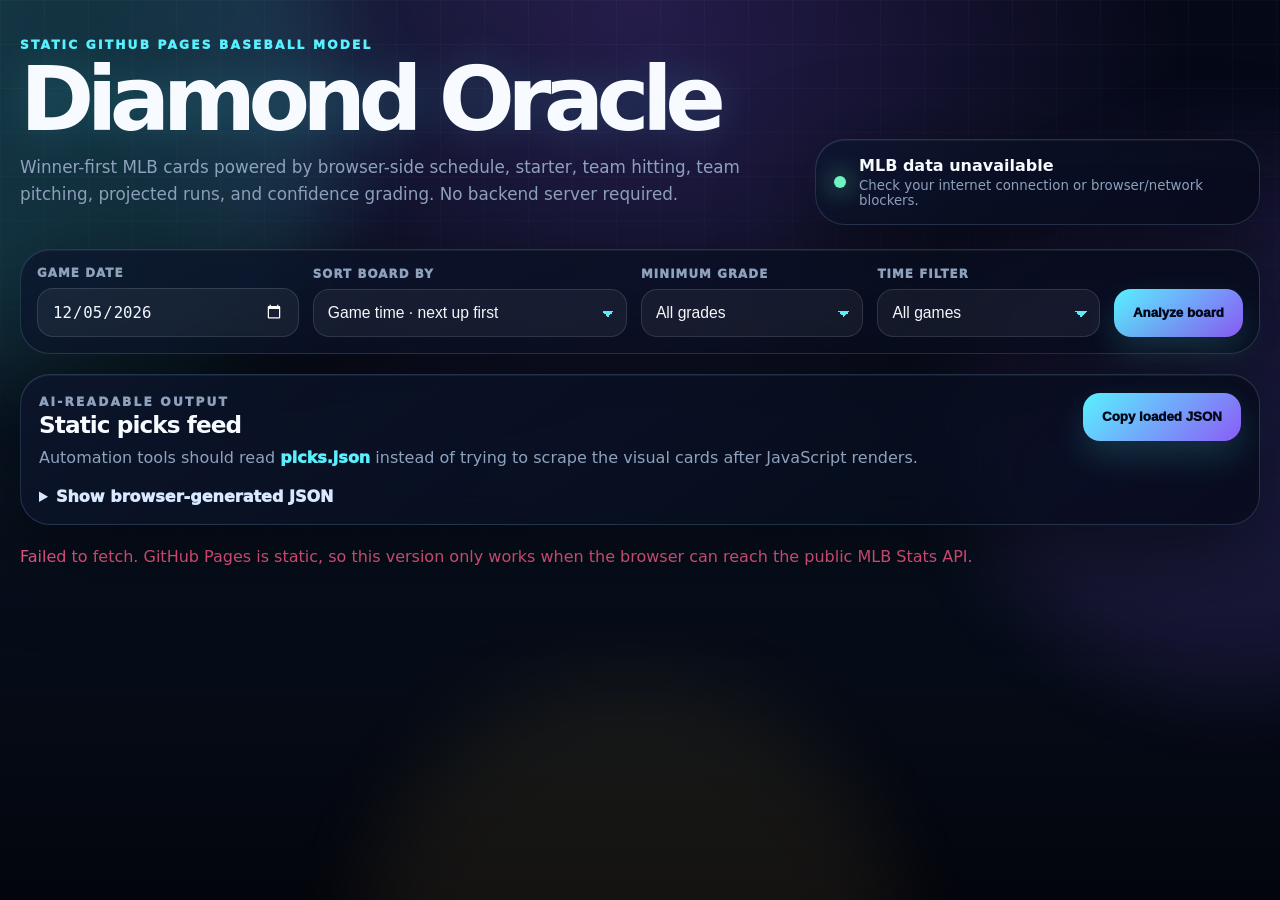
==== index.html @ cdf3b62c "Add files via upload" ====
<!doctype html>
<html lang="en">
<head>
  <meta charset="utf-8" />
  <meta name="viewport" content="width=device-width, initial-scale=1" />
  <title>Diamond Oracle | Static Baseball Winner Model</title>
  <link rel="stylesheet" href="styles.css" />
</head>
<body>
  <div class="ambient ambient-one"></div>
  <div class="ambient ambient-two"></div>
  <div class="ambient ambient-three"></div>

  <div class="shell">
    <header class="hero">
      <div>
        <p class="eyebrow">Static GitHub Pages baseball model</p>
        <h1>Diamond Oracle</h1>
        <p class="subhead">Winner-first MLB cards powered by browser-side schedule, starter, team hitting, team pitching, projected runs, and confidence grading. No backend server required.</p>
      </div>
      <div class="status-card" aria-live="polite">
        <span class="dot"></span>
        <div>
          <strong id="dataMode">Static mode ready</strong>
          <small id="dataCount">Uses public MLB data directly in the browser.</small>
        </div>
      </div>
    </header>

    <section class="controls glass" aria-label="Board controls">
      <label>
        Game date
        <input id="dateInput" type="date" />
      </label>

      <label>
        Sort board by
        <select id="sortSelect">
          <option value="timeAsc">Game time · next up first</option>
          <option value="gradeDesc">Letter grade · best picks first</option>
          <option value="confidenceDesc">Confidence score</option>
          <option value="runEdgeDesc">Projected run edge</option>
        </select>
      </label>

      <label>
        Minimum grade
        <select id="gradeFilter">
          <option value="ALL">All grades</option>
          <option value="A">A or better</option>
          <option value="B+">B+ or better</option>
          <option value="B">B or better</option>
          <option value="C">C or better</option>
        </select>
      </label>

      <label>
        Time filter
        <select id="timeFilter">
          <option value="ALL">All games</option>
          <option value="UPCOMING">Upcoming only</option>
          <option value="LIVE">Live / in progress</option>
          <option value="FINAL">Final / completed</option>
          <option value="TBD">Time TBD</option>
        </select>
      </label>

      <button id="loadBtn">Analyze board</button>
    </section>


    <section class="ai-feed glass" aria-label="AI readable picks feed">
      <div>
        <p class="eyebrow">AI-readable output</p>
        <h2>Static picks feed</h2>
        <p>Automation tools should read <a href="picks.json" id="jsonFeedLink">picks.json</a> instead of trying to scrape the visual cards after JavaScript renders.</p>
      </div>
      <div class="ai-actions">
        <button id="copyJsonBtn" type="button">Copy loaded JSON</button>
      </div>
      <details class="json-details">
        <summary>Show browser-generated JSON</summary>
        <pre id="aiReadableJson">{
  "status": "waiting_for_board_to_load"
}</pre>
      </details>
      <script id="diamondOracleData" type="application/json">{"status":"waiting_for_board_to_load"}</script>
    </section>

    <main>
      <div id="summary" class="summary"></div>
      <div id="boardGrid" class="grid"></div>
    </main>
  </div>

  <template id="gameCardTemplate">
    <article class="game-card glass">
      <div class="card-glow"></div>
      <div class="game-top">
        <div>
          <div class="chip-row">
            <span class="tag game-status"></span>
            <span class="tag tag-ghost game-time-chip"></span>
          </div>
          <h2 class="matchup"></h2>
          <p class="venue"></p>
        </div>
        <div class="confidence"></div>
      </div>

      <section class="winner-panel">
        <div>
          <span class="winner-label">Predicted winner</span>
          <h3 class="winner"></h3>
          <p class="primary-reason"></p>
        </div>
        <div class="win-prob">
          <span class="win-prob-value"></span>
          <small>model win chance</small>
          <div class="prob-track"><i></i></div>
        </div>
      </section>

      <div class="quick-factors">
        <div class="factor pitcher-factor"></div>
        <div class="factor run-factor"></div>
        <div class="factor form-factor"></div>
      </div>

      <details>
        <summary>Why this pick?</summary>
        <div class="details-grid">
          <div>
            <h4 class="away-title"></h4>
            <ul class="away-reasons"></ul>
          </div>
          <div>
            <h4 class="home-title"></h4>
            <ul class="home-reasons"></ul>
          </div>
        </div>
      </details>
    </article>
  </template>

  <script src="app.js"></script>
</body>
</html>
---- styles.css ----
:root {
  --bg: #050816;
  --bg-2: #08111f;
  --panel: rgba(9, 16, 33, 0.76);
  --panel-2: rgba(17, 27, 51, 0.72);
  --line: rgba(145, 214, 255, 0.18);
  --line-hot: rgba(89, 241, 255, 0.42);
  --text: #f7fbff;
  --muted: #8fa2bd;
  --soft: #d8e8ff;
  --accent: #59f1ff;
  --accent-2: #8b5cf6;
  --accent-3: #f7c948;
  --good: #6df5c2;
  --warn: #f7c948;
  --bad: #ff5d8f;
  --shadow: 0 24px 90px rgba(0, 0, 0, 0.52);
  --radius-xl: 30px;
}

* { box-sizing: border-box; }
html, body { min-height: 100%; }
body {
  margin: 0;
  font-family: Inter, ui-sans-serif, system-ui, -apple-system, BlinkMacSystemFont, "Segoe UI", sans-serif;
  background:
    linear-gradient(140deg, rgba(89, 241, 255, 0.07), transparent 28%),
    radial-gradient(circle at 50% 0%, rgba(139, 92, 246, 0.24), transparent 34rem),
    linear-gradient(180deg, var(--bg), var(--bg-2) 54%, #03050d);
  color: var(--text);
  overflow-x: hidden;
}

body::before {
  content: '';
  position: fixed;
  inset: 0;
  pointer-events: none;
  background-image:
    linear-gradient(rgba(255,255,255,0.035) 1px, transparent 1px),
    linear-gradient(90deg, rgba(255,255,255,0.035) 1px, transparent 1px);
  background-size: 44px 44px;
  mask-image: linear-gradient(to bottom, rgba(0,0,0,0.75), transparent 76%);
}

.ambient {
  position: fixed;
  width: 34rem;
  height: 34rem;
  border-radius: 999px;
  filter: blur(44px);
  opacity: .42;
  pointer-events: none;
  animation: drift 15s ease-in-out infinite alternate;
}
.ambient-one { background: rgba(89, 241, 255, .32); left: -12rem; top: -10rem; }
.ambient-two { background: rgba(139, 92, 246, .32); right: -14rem; top: 9rem; animation-delay: -5s; }
.ambient-three { background: rgba(247, 201, 72, .18); left: 28%; bottom: -20rem; animation-delay: -9s; }

.shell { width: min(1240px, calc(100vw - 32px)); margin: 0 auto; padding: 38px 0 64px; position: relative; }
.hero { display: flex; justify-content: space-between; align-items: flex-end; gap: 24px; margin-bottom: 24px; }
.eyebrow { color: var(--accent); text-transform: uppercase; letter-spacing: .18em; font-size: .76rem; font-weight: 950; margin: 0 0 10px; }
h1 { font-size: clamp(2.8rem, 7vw, 6.8rem); line-height: .84; margin: 0; letter-spacing: -.085em; text-shadow: 0 0 44px rgba(89, 241, 255, .18); }
.subhead { max-width: 820px; color: var(--muted); font-size: 1.05rem; line-height: 1.6; }

.glass, .status-card {
  background: linear-gradient(145deg, rgba(13, 21, 43, .80), rgba(4, 8, 19, .72));
  border: 1px solid var(--line);
  box-shadow: var(--shadow), inset 0 1px 0 rgba(255,255,255,.06);
  backdrop-filter: blur(18px) saturate(130%);
  border-radius: var(--radius-xl);
}
.status-card { display: flex; align-items: center; gap: 13px; padding: 16px 18px; min-width: 300px; }
.status-card small { color: var(--muted); display: block; margin-top: 3px; }
.dot { width: 12px; height: 12px; border-radius: 999px; background: var(--good); box-shadow: 0 0 24px var(--good); flex: 0 0 auto; animation: pulse 1.9s ease-in-out infinite; }

.controls {
  display: grid;
  grid-template-columns: minmax(180px, 1fr) minmax(220px, 1.2fr) minmax(170px, .85fr) minmax(170px, .85fr) auto;
  gap: 14px;
  padding: 16px;
  align-items: end;
  margin-bottom: 20px;
}
label { color: var(--muted); font-size: .74rem; font-weight: 950; text-transform: uppercase; letter-spacing: .09em; }
input, select {
  appearance: none;
  margin-top: 8px;
  width: 100%;
  padding: 13px 14px;
  min-height: 48px;
  border-radius: 16px;
  background: rgba(255,255,255,0.055);
  border: 1px solid rgba(255,255,255,0.12);
  color: var(--text);
  font-size: .98rem;
  outline: none;
  color-scheme: dark;
  transition: border-color .2s ease, box-shadow .2s ease, transform .2s ease;
}
select { cursor: pointer; background-image: linear-gradient(45deg, transparent 50%, var(--accent) 50%), linear-gradient(135deg, var(--accent) 50%, transparent 50%); background-position: calc(100% - 18px) 21px, calc(100% - 12px) 21px; background-size: 6px 6px; background-repeat: no-repeat; padding-right: 34px; }
input:focus, select:focus { border-color: var(--line-hot); box-shadow: 0 0 0 4px rgba(89,241,255,0.10); transform: translateY(-1px); }
button { border: 0; border-radius: 17px; padding: 14px 19px; min-height: 48px; font-weight: 950; background: linear-gradient(135deg, var(--accent), var(--accent-2)); color: #020817; cursor: pointer; box-shadow: 0 15px 34px rgba(89, 241, 255, .16); transition: transform .2s ease, filter .2s ease, box-shadow .2s ease; }
button:hover { transform: translateY(-2px); filter: brightness(1.08); box-shadow: 0 20px 44px rgba(89, 241, 255, .22); }
button:disabled { opacity: .55; cursor: wait; transform: none; }


.ai-feed {
  display: grid;
  grid-template-columns: minmax(0, 1fr) auto;
  gap: 16px;
  align-items: start;
  padding: 18px;
  margin-bottom: 20px;
}
.ai-feed h2 {
  margin: 0 0 8px;
  font-size: 1.45rem;
  letter-spacing: -.04em;
}
.ai-feed p {
  margin: 0;
  color: var(--muted);
  line-height: 1.55;
}
.ai-feed a {
  color: var(--accent);
  font-weight: 950;
  text-decoration: none;
}
.ai-feed a:hover { text-decoration: underline; }
.ai-actions {
  display: flex;
  justify-content: flex-end;
}
.json-details {
  grid-column: 1 / -1;
  margin-top: 0;
}
.json-details pre {
  max-height: 320px;
  overflow: auto;
  margin: 12px 0 0;
  padding: 14px;
  border-radius: 18px;
  background: rgba(0, 0, 0, 0.34);
  border: 1px solid rgba(255, 255, 255, 0.10);
  color: var(--soft);
  white-space: pre-wrap;
  word-break: break-word;
  font-size: .82rem;
  line-height: 1.5;
}

.summary { color: var(--muted); line-height: 1.55; margin: 18px 0; }
.summary-grid { display: grid; grid-template-columns: repeat(4, minmax(120px, 1fr)); gap: 12px; margin-bottom: 12px; }
.summary-grid div { padding: 15px 16px; background: rgba(255,255,255,.045); border: 1px solid rgba(255,255,255,.08); border-radius: 22px; }
.summary-grid strong { display: block; color: var(--text); font-size: 1.55rem; letter-spacing: -.05em; }
.summary-grid span { font-size: .78rem; text-transform: uppercase; font-weight: 850; letter-spacing: .08em; }
.summary-note { font-size: .92rem; color: #b6c5dc; }
.error { color: var(--bad); }
.loading-line { height: 88px; border-radius: 24px; background: linear-gradient(100deg, rgba(255,255,255,.05), rgba(89,241,255,.14), rgba(255,255,255,.05)); background-size: 220% 100%; animation: sheen 1.2s linear infinite; }

.grid { display: grid; grid-template-columns: repeat(auto-fit, minmax(360px, 1fr)); gap: 18px; }
.game-card { padding: 18px; position: relative; overflow: hidden; animation: riseIn .55s ease both; animation-delay: var(--reveal-delay, 0ms); transition: transform .24s ease, border-color .24s ease, box-shadow .24s ease; }
.game-card:hover { transform: translateY(-5px); border-color: rgba(89, 241, 255, .34); box-shadow: 0 30px 100px rgba(0,0,0,.58), 0 0 0 1px rgba(89,241,255,.09); }
.card-glow { position: absolute; inset: -2px; pointer-events: none; background: radial-gradient(circle at top right, rgba(89,241,255,0.18), transparent 19rem), radial-gradient(circle at bottom left, rgba(139,92,246,0.14), transparent 16rem); opacity: .95; }
.game-card > *:not(.card-glow) { position: relative; }
.game-top { display: flex; justify-content: space-between; gap: 16px; align-items: flex-start; margin-bottom: 14px; }
.chip-row { display: flex; flex-wrap: wrap; gap: 8px; }
.tag { display: inline-flex; align-items: center; color: #04101d; background: linear-gradient(135deg, var(--accent), var(--good)); border-radius: 999px; padding: 5px 10px; font-size: .66rem; letter-spacing: .1em; text-transform: uppercase; font-weight: 950; }
.tag-ghost { color: var(--soft); background: rgba(255,255,255,.07); border: 1px solid rgba(255,255,255,.10); }
.matchup { margin: 11px 0 5px; font-size: 1.55rem; line-height: 1; letter-spacing: -.045em; }
.venue { margin: 0; color: var(--muted); }
.confidence { color: var(--accent-3); font-size: 1.7rem; font-weight: 950; text-align: right; min-width: 82px; text-shadow: 0 0 22px rgba(247, 201, 72, .16); }
.confidence small { display: block; color: var(--muted); font-size: .74rem; font-weight: 800; margin-top: 4px; }

.winner-panel {
  display: flex;
  justify-content: space-between;
  align-items: center;
  gap: 18px;
  background: linear-gradient(135deg, rgba(89,241,255,0.13), rgba(139,92,246,0.15));
  border: 1px solid rgba(255,255,255,0.10);
  border-radius: 24px;
  padding: 18px;
  margin: 14px 0;
}
.winner-label { display: block; color: var(--accent); font-size: .71rem; font-weight: 950; text-transform: uppercase; letter-spacing: .13em; margin-bottom: 7px; }
.winner { margin: 0; font-size: clamp(1.85rem, 4vw, 3.15rem); letter-spacing: -.075em; line-height: .9; }
.primary-reason { color: var(--soft); margin: 10px 0 0; line-height: 1.45; max-width: 620px; }
.win-prob { min-width: 132px; text-align: center; padding: 14px; border-radius: 22px; background: rgba(0,0,0,0.24); border: 1px solid rgba(255,255,255,0.10); }
.win-prob span { display: block; font-size: 2rem; font-weight: 950; color: var(--good); letter-spacing: -.06em; }
.win-prob small { color: var(--muted); font-weight: 800; text-transform: uppercase; font-size: .66rem; letter-spacing: .08em; }
.prob-track { margin-top: 11px; height: 7px; overflow: hidden; border-radius: 999px; background: rgba(255,255,255,.09); }
.prob-track i { display: block; height: 100%; border-radius: inherit; width: 0; background: linear-gradient(90deg, var(--accent), var(--good)); box-shadow: 0 0 16px rgba(109,245,194,.35); transition: width .55s ease; }

.quick-factors { display: grid; grid-template-columns: 1fr; gap: 10px; margin: 14px 0; }
.factor { background: rgba(255,255,255,0.052); border: 1px solid rgba(255,255,255,0.09); border-radius: 18px; padding: 12px 14px; transition: transform .2s ease, background .2s ease; }
.factor:hover { transform: translateX(3px); background: rgba(255,255,255,0.072); }
.factor span { display: block; color: var(--muted); text-transform: uppercase; letter-spacing: .08em; font-size: .67rem; font-weight: 900; margin-bottom: 5px; }
.factor strong { color: var(--text); font-size: .98rem; line-height: 1.35; }

.grade-a-plus, .grade-a { border-color: rgba(247, 201, 72, .34); }
.grade-b-plus, .grade-b { border-color: rgba(109, 245, 194, .24); }
.grade-c, .grade-c-plus { border-color: rgba(89, 241, 255, .18); }

details { margin-top: 12px; color: var(--muted); }
summary { cursor: pointer; color: var(--soft); font-weight: 950; outline: none; }
summary:hover { color: var(--accent); }
.details-grid { display: grid; grid-template-columns: 1fr 1fr; gap: 16px; margin-top: 12px; }
h4 { color: var(--accent); margin: 0 0 8px; }
ul { padding-left: 18px; margin: 0; }
li { margin: 0 0 8px; line-height: 1.45; }
.empty-state { grid-column: 1 / -1; padding: 28px; text-align: center; }
.empty-state strong { display: block; font-size: 1.4rem; margin-bottom: 5px; }
.empty-state span { color: var(--muted); }

@keyframes drift {
  from { transform: translate3d(0, 0, 0) scale(1); }
  to { transform: translate3d(28px, 34px, 0) scale(1.08); }
}
@keyframes pulse {
  0%, 100% { transform: scale(1); opacity: .7; }
  50% { transform: scale(1.35); opacity: 1; }
}
@keyframes riseIn {
  from { opacity: 0; transform: translateY(18px) scale(.985); }
  to { opacity: 1; transform: translateY(0) scale(1); }
}
@keyframes sheen {
  from { background-position: 220% 0; }
  to { background-position: -220% 0; }
}

@media (max-width: 980px) {
  .controls { grid-template-columns: 1fr 1fr; }
  .summary-grid { grid-template-columns: repeat(2, minmax(120px, 1fr)); }
}

@media (max-width: 760px) {
  .ai-feed { grid-template-columns: 1fr; }
  .ai-actions { justify-content: stretch; }
  .ai-actions button { width: 100%; }
  .hero { flex-direction: column; align-items: stretch; }
  .status-card { min-width: 0; }
  .controls { width: 100%; grid-template-columns: 1fr; }
  .grid { grid-template-columns: 1fr; }
  .winner-panel { flex-direction: column; align-items: stretch; }
  .win-prob { text-align: left; }
  .details-grid { grid-template-columns: 1fr; }
  .summary-grid { grid-template-columns: 1fr; }
}

@media (prefers-reduced-motion: reduce) {
  *, *::before, *::after { animation-duration: .001ms !important; animation-iteration-count: 1 !important; scroll-behavior: auto !important; transition-duration: .001ms !important; }
}
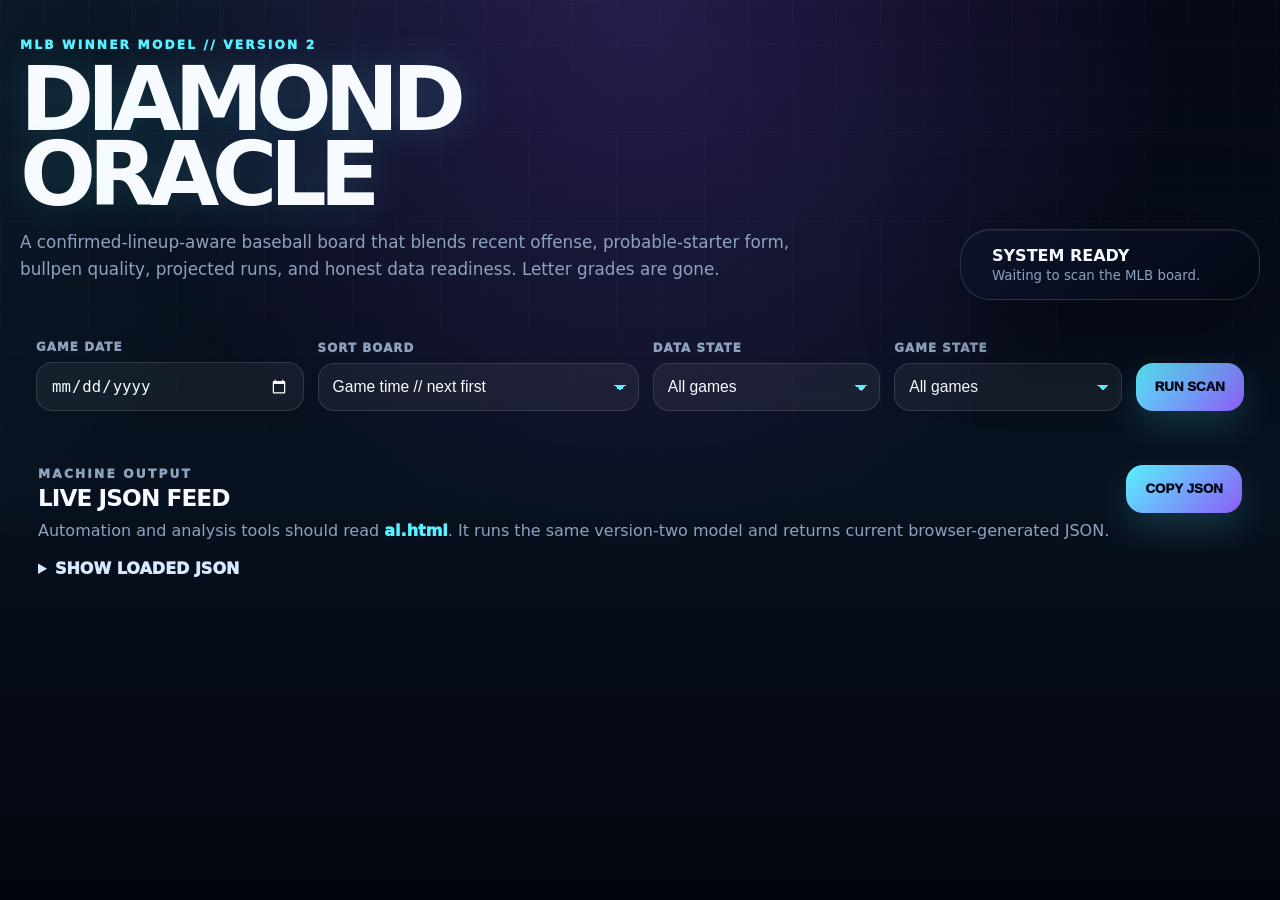
==== commit 1c7a369c: "Update index.html" ====
--- a/index.html
+++ b/index.html
@@ -3,88 +3,88 @@
 <head>
   <meta charset="utf-8" />
   <meta name="viewport" content="width=device-width, initial-scale=1" />
-  <title>Diamond Oracle | Static Baseball Winner Model</title>
+  <meta name="theme-color" content="#152c98" />
+  <title>Diamond Oracle // MLB Winner Model</title>
+  <link rel="preconnect" href="https://fonts.googleapis.com">
+  <link rel="preconnect" href="https://fonts.gstatic.com" crossorigin>
+  <link href="https://fonts.googleapis.com/css2?family=Press+Start+2P&family=VT323&display=swap" rel="stylesheet">
   <link rel="stylesheet" href="styles.css" />
 </head>
 <body>
-  <div class="ambient ambient-one"></div>
-  <div class="ambient ambient-two"></div>
-  <div class="ambient ambient-three"></div>
+  <div class="maze-backdrop" aria-hidden="true"></div>
 
   <div class="shell">
     <header class="hero">
-      <div>
-        <p class="eyebrow">Static GitHub Pages baseball model</p>
-        <h1>Diamond Oracle</h1>
-        <p class="subhead">Winner-first MLB cards powered by browser-side schedule, starter, team hitting, team pitching, projected runs, and confidence grading. No backend server required.</p>
+      <div class="hero-copy">
+        <p class="eyebrow">MLB WINNER MODEL // VERSION 2</p>
+        <h1>DIAMOND<br>ORACLE</h1>
+        <p class="subhead">A confirmed-lineup-aware baseball board that blends recent offense, probable-starter form, bullpen quality, projected runs, and honest data readiness. Letter grades are gone.</p>
       </div>
+
       <div class="status-card" aria-live="polite">
-        <span class="dot"></span>
+        <span class="pixel-dot"></span>
         <div>
-          <strong id="dataMode">Static mode ready</strong>
-          <small id="dataCount">Uses public MLB data directly in the browser.</small>
+          <strong id="dataMode">SYSTEM READY</strong>
+          <small id="dataCount">Waiting to scan the MLB board.</small>
         </div>
       </div>
     </header>
 
-    <section class="controls glass" aria-label="Board controls">
+    <section class="controls arcade-panel" aria-label="Board controls">
       <label>
-        Game date
+        GAME DATE
         <input id="dateInput" type="date" />
       </label>
 
       <label>
-        Sort board by
+        SORT BOARD
         <select id="sortSelect">
-          <option value="timeAsc">Game time · next up first</option>
-          <option value="gradeDesc">Letter grade · best picks first</option>
-          <option value="confidenceDesc">Confidence score</option>
+          <option value="timeAsc">Game time // next first</option>
+          <option value="probabilityDesc">Model win chance</option>
           <option value="runEdgeDesc">Projected run edge</option>
+          <option value="readinessDesc">Data readiness</option>
         </select>
       </label>
 
       <label>
-        Minimum grade
-        <select id="gradeFilter">
-          <option value="ALL">All grades</option>
-          <option value="A">A or better</option>
-          <option value="B+">B+ or better</option>
-          <option value="B">B or better</option>
-          <option value="C">C or better</option>
+        DATA STATE
+        <select id="readinessFilter">
+          <option value="ALL">All games</option>
+          <option value="READY">Ready // lineups confirmed</option>
+          <option value="WAIT">Waiting on data</option>
+          <option value="PICK">Model picks only</option>
+          <option value="PASS">Passes only</option>
         </select>
       </label>
 
       <label>
-        Time filter
+        GAME STATE
         <select id="timeFilter">
           <option value="ALL">All games</option>
-          <option value="UPCOMING">Upcoming only</option>
-          <option value="LIVE">Live / in progress</option>
-          <option value="FINAL">Final / completed</option>
-          <option value="TBD">Time TBD</option>
+          <option value="UPCOMING">Upcoming</option>
+          <option value="LIVE">Live</option>
+          <option value="FINAL">Final</option>
+          <option value="OFF">Postponed / cancelled</option>
         </select>
       </label>
 
-      <button id="loadBtn">Analyze board</button>
+      <button id="loadBtn" type="button">RUN SCAN</button>
     </section>
 
-
-    <section class="ai-feed glass" aria-label="AI readable picks feed">
+    <section class="ai-feed arcade-panel" aria-label="AI readable picks feed">
       <div>
-        <p class="eyebrow">AI-readable output</p>
-        <h2>Static picks feed</h2>
-        <p>Automation tools should read <a href="picks.json" id="jsonFeedLink">picks.json</a> instead of trying to scrape the visual cards after JavaScript renders.</p>
+        <p class="eyebrow">MACHINE OUTPUT</p>
+        <h2>LIVE JSON FEED</h2>
+        <p>Automation and analysis tools should read <a href="ai.html" id="jsonFeedLink">ai.html</a>. It runs the same version-two model and returns current browser-generated JSON.</p>
       </div>
       <div class="ai-actions">
-        <button id="copyJsonBtn" type="button">Copy loaded JSON</button>
+        <button id="copyJsonBtn" type="button">COPY JSON</button>
       </div>
       <details class="json-details">
-        <summary>Show browser-generated JSON</summary>
-        <pre id="aiReadableJson">{
-  "status": "waiting_for_board_to_load"
-}</pre>
+        <summary>SHOW LOADED JSON</summary>
+        <pre id="aiReadableJson">{"status":"waiting_for_scan"}</pre>
       </details>
-      <script id="diamondOracleData" type="application/json">{"status":"waiting_for_board_to_load"}</script>
+      <script id="diamondOracleData" type="application/json">{"status":"waiting_for_scan"}</script>
     </section>
 
     <main>
@@ -94,41 +94,46 @@
   </div>
 
   <template id="gameCardTemplate">
-    <article class="game-card glass">
-      <div class="card-glow"></div>
+    <article class="game-card arcade-panel">
+      <div class="scanline" aria-hidden="true"></div>
       <div class="game-top">
         <div>
           <div class="chip-row">
             <span class="tag game-status"></span>
-            <span class="tag tag-ghost game-time-chip"></span>
+            <span class="tag tag-yellow game-time-chip"></span>
+            <span class="tag tag-cream lineup-chip"></span>
           </div>
           <h2 class="matchup"></h2>
           <p class="venue"></p>
         </div>
-        <div class="confidence"></div>
+        <div class="model-state"></div>
       </div>
 
       <section class="winner-panel">
-        <div>
-          <span class="winner-label">Predicted winner</span>
+        <div class="winner-copy">
+          <span class="winner-label">MODEL WINNER</span>
           <h3 class="winner"></h3>
           <p class="primary-reason"></p>
         </div>
         <div class="win-prob">
           <span class="win-prob-value"></span>
-          <small>model win chance</small>
+          <small>WIN CHANCE</small>
           <div class="prob-track"><i></i></div>
+          <b class="decision"></b>
         </div>
       </section>
 
+      <div class="projected-score"></div>
+
       <div class="quick-factors">
+        <div class="factor lineup-factor"></div>
         <div class="factor pitcher-factor"></div>
-        <div class="factor run-factor"></div>
+        <div class="factor bullpen-factor"></div>
         <div class="factor form-factor"></div>
       </div>
 
       <details>
-        <summary>Why this pick?</summary>
+        <summary>OPEN MATCHUP DATA</summary>
         <div class="details-grid">
           <div>
             <h4 class="away-title"></h4>
@@ -143,6 +148,7 @@
     </article>
   </template>
 
+  <script src="oracle-core.js"></script>
   <script src="app.js"></script>
 </body>
 </html>
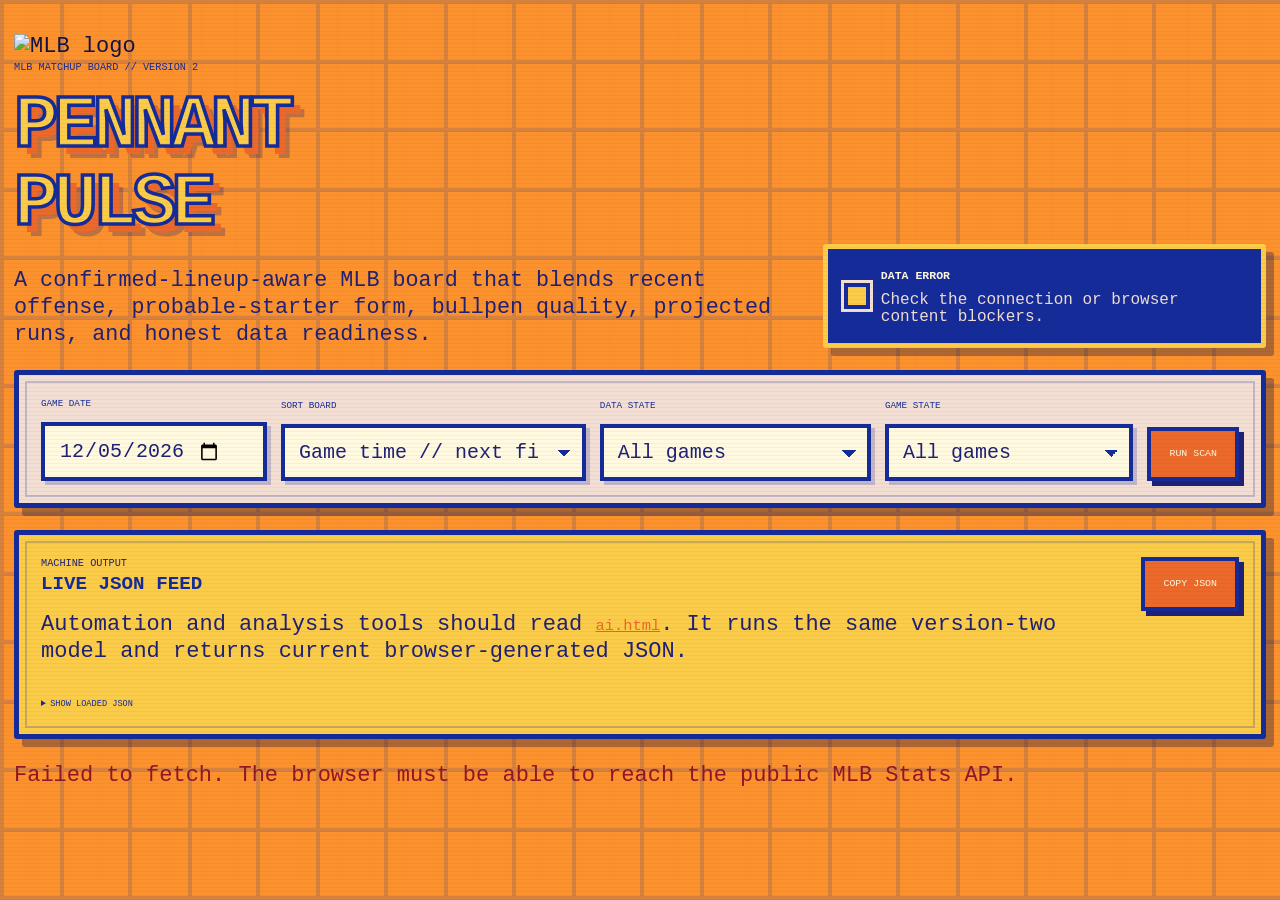
==== commit da2871d2: "Rename title and update references for MLB board" ====
--- a/index.html
+++ b/index.html
@@ -4,7 +4,7 @@
   <meta charset="utf-8" />
   <meta name="viewport" content="width=device-width, initial-scale=1" />
   <meta name="theme-color" content="#152c98" />
-  <title>Diamond Oracle // MLB Winner Model</title>
+  <title>Pennant Pulse // MLB Matchup Board</title>
   <link rel="preconnect" href="https://fonts.googleapis.com">
   <link rel="preconnect" href="https://fonts.gstatic.com" crossorigin>
   <link href="https://fonts.googleapis.com/css2?family=Press+Start+2P&family=VT323&display=swap" rel="stylesheet">
@@ -16,9 +16,14 @@
   <div class="shell">
     <header class="hero">
       <div class="hero-copy">
-        <p class="eyebrow">MLB WINNER MODEL // VERSION 2</p>
-        <h1>DIAMOND<br>ORACLE</h1>
-        <p class="subhead">A confirmed-lineup-aware baseball board that blends recent offense, probable-starter form, bullpen quality, projected runs, and honest data readiness. Letter grades are gone.</p>
+        <div class="brandline">
+          <span class="mlb-mark" aria-label="Major League Baseball">
+            <img src="https://www.mlbstatic.com/team-logos/league-on-dark/1.svg" alt="MLB logo" />
+          </span>
+          <p class="eyebrow">MLB MATCHUP BOARD // VERSION 2</p>
+        </div>
+        <h1>PENNANT<br>PULSE</h1>
+        <p class="subhead">A confirmed-lineup-aware MLB board that blends recent offense, probable-starter form, bullpen quality, projected runs, and honest data readiness.</p>
       </div>
 
       <div class="status-card" aria-live="polite">
@@ -53,6 +58,7 @@
           <option value="READY">Ready // lineups confirmed</option>
           <option value="WAIT">Waiting on data</option>
           <option value="PICK">Model picks only</option>
+          <option value="LEAN">Leans only</option>
           <option value="PASS">Passes only</option>
         </select>
       </label>
@@ -84,7 +90,7 @@
         <summary>SHOW LOADED JSON</summary>
         <pre id="aiReadableJson">{"status":"waiting_for_scan"}</pre>
       </details>
-      <script id="diamondOracleData" type="application/json">{"status":"waiting_for_scan"}</script>
+      <script id="pennantPulseData" type="application/json">{"status":"waiting_for_scan"}</script>
     </section>
 
     <main>
--- a/styles.css
+++ b/styles.css
@@ -1,257 +1,394 @@
 :root {
-  --bg: #050816;
-  --bg-2: #08111f;
-  --panel: rgba(9, 16, 33, 0.76);
-  --panel-2: rgba(17, 27, 51, 0.72);
-  --line: rgba(145, 214, 255, 0.18);
-  --line-hot: rgba(89, 241, 255, 0.42);
-  --text: #f7fbff;
-  --muted: #8fa2bd;
-  --soft: #d8e8ff;
-  --accent: #59f1ff;
-  --accent-2: #8b5cf6;
-  --accent-3: #f7c948;
-  --good: #6df5c2;
-  --warn: #f7c948;
-  --bad: #ff5d8f;
-  --shadow: 0 24px 90px rgba(0, 0, 0, 0.52);
-  --radius-xl: 30px;
+  --orange: #fc922e;
+  --orange-dark: #eb6a2b;
+  --yellow: #facc4a;
+  --blue: #152c98;
+  --blue-dark: #1f2174;
+  --cream: #f3ded3;
+  --pink: #efb3ce;
+  --ink: #131541;
+  --white: #fff9df;
+  --shadow: 8px 8px 0 rgba(19, 21, 65, .34);
+  --pixel-font: "Press Start 2P", "Courier New", monospace;
+  --body-font: "VT323", "Courier New", monospace;
 }
 
 * { box-sizing: border-box; }
-html, body { min-height: 100%; }
+html { min-height: 100%; background: var(--orange); }
 body {
+  min-height: 100%;
   margin: 0;
-  font-family: Inter, ui-sans-serif, system-ui, -apple-system, BlinkMacSystemFont, "Segoe UI", sans-serif;
+  color: var(--ink);
+  font-family: var(--body-font);
+  font-size: 22px;
   background:
-    linear-gradient(140deg, rgba(89, 241, 255, 0.07), transparent 28%),
-    radial-gradient(circle at 50% 0%, rgba(139, 92, 246, 0.24), transparent 34rem),
-    linear-gradient(180deg, var(--bg), var(--bg-2) 54%, #03050d);
-  color: var(--text);
+    linear-gradient(rgba(252, 146, 46, .92), rgba(252, 146, 46, .96)),
+    repeating-linear-gradient(0deg, transparent 0 30px, rgba(21, 44, 152, .10) 30px 34px),
+    repeating-linear-gradient(90deg, transparent 0 30px, rgba(21, 44, 152, .10) 30px 34px);
   overflow-x: hidden;
 }
 
-body::before {
-  content: '';
+body::after {
+  content: "";
   position: fixed;
   inset: 0;
   pointer-events: none;
-  background-image:
-    linear-gradient(rgba(255,255,255,0.035) 1px, transparent 1px),
-    linear-gradient(90deg, rgba(255,255,255,0.035) 1px, transparent 1px);
-  background-size: 44px 44px;
-  mask-image: linear-gradient(to bottom, rgba(0,0,0,0.75), transparent 76%);
-}
-
-.ambient {
+  z-index: 20;
+  background: repeating-linear-gradient(180deg, transparent 0 3px, rgba(31, 33, 116, .045) 3px 4px);
+  mix-blend-mode: multiply;
+}
+
+.maze-backdrop {
   position: fixed;
-  width: 34rem;
-  height: 34rem;
-  border-radius: 999px;
-  filter: blur(44px);
-  opacity: .42;
+  inset: 0;
   pointer-events: none;
-  animation: drift 15s ease-in-out infinite alternate;
-}
-.ambient-one { background: rgba(89, 241, 255, .32); left: -12rem; top: -10rem; }
-.ambient-two { background: rgba(139, 92, 246, .32); right: -14rem; top: 9rem; animation-delay: -5s; }
-.ambient-three { background: rgba(247, 201, 72, .18); left: 28%; bottom: -20rem; animation-delay: -9s; }
-
-.shell { width: min(1240px, calc(100vw - 32px)); margin: 0 auto; padding: 38px 0 64px; position: relative; }
-.hero { display: flex; justify-content: space-between; align-items: flex-end; gap: 24px; margin-bottom: 24px; }
-.eyebrow { color: var(--accent); text-transform: uppercase; letter-spacing: .18em; font-size: .76rem; font-weight: 950; margin: 0 0 10px; }
-h1 { font-size: clamp(2.8rem, 7vw, 6.8rem); line-height: .84; margin: 0; letter-spacing: -.085em; text-shadow: 0 0 44px rgba(89, 241, 255, .18); }
-.subhead { max-width: 820px; color: var(--muted); font-size: 1.05rem; line-height: 1.6; }
-
-.glass, .status-card {
-  background: linear-gradient(145deg, rgba(13, 21, 43, .80), rgba(4, 8, 19, .72));
-  border: 1px solid var(--line);
-  box-shadow: var(--shadow), inset 0 1px 0 rgba(255,255,255,.06);
-  backdrop-filter: blur(18px) saturate(130%);
-  border-radius: var(--radius-xl);
-}
-.status-card { display: flex; align-items: center; gap: 13px; padding: 16px 18px; min-width: 300px; }
-.status-card small { color: var(--muted); display: block; margin-top: 3px; }
-.dot { width: 12px; height: 12px; border-radius: 999px; background: var(--good); box-shadow: 0 0 24px var(--good); flex: 0 0 auto; animation: pulse 1.9s ease-in-out infinite; }
+  opacity: .16;
+  background:
+    linear-gradient(90deg, var(--blue) 4px, transparent 4px) 0 0 / 128px 128px,
+    linear-gradient(var(--blue) 4px, transparent 4px) 0 0 / 128px 128px,
+    linear-gradient(90deg, transparent 60px, var(--blue) 60px 64px, transparent 64px) 0 0 / 128px 128px,
+    linear-gradient(transparent 60px, var(--blue) 60px 64px, transparent 64px) 0 0 / 128px 128px;
+}
+
+.shell {
+  position: relative;
+  z-index: 1;
+  width: min(1900px, calc(100vw - 28px));
+  margin: 0 auto;
+  padding: 34px 0 72px;
+}
+
+.hero {
+  display: flex;
+  justify-content: space-between;
+  align-items: flex-end;
+  gap: 28px;
+  margin-bottom: 22px;
+}
+
+.hero-copy { max-width: 1180px; }
+.eyebrow {
+  margin: 0 0 12px;
+  color: var(--blue);
+  font-family: var(--pixel-font);
+  font-size: clamp(.55rem, .8vw, .78rem);
+  line-height: 1.7;
+  text-transform: uppercase;
+}
+
+h1, h2, h3, h4, button, select, input, label, summary, .tag, .model-state, .decision {
+  font-family: var(--pixel-font);
+}
+
+h1 {
+  margin: 0;
+  color: var(--yellow);
+  font-size: clamp(2.3rem, 5.8vw, 6.2rem);
+  line-height: 1.04;
+  letter-spacing: -.07em;
+  -webkit-text-stroke: clamp(2px, .28vw, 5px) var(--blue);
+  text-shadow: 8px 8px 0 var(--orange-dark), 12px 12px 0 rgba(31, 33, 116, .28);
+}
+
+.subhead {
+  max-width: 1000px;
+  margin: 24px 0 0;
+  color: var(--blue-dark);
+  font-size: clamp(1.2rem, 1.7vw, 1.7rem);
+  line-height: 1.25;
+}
+
+.arcade-panel, .status-card {
+  position: relative;
+  background: var(--cream);
+  border: 5px solid var(--blue);
+  border-radius: 3px;
+  box-shadow: var(--shadow);
+}
+
+.arcade-panel::before, .status-card::before {
+  content: "";
+  position: absolute;
+  inset: 6px;
+  border: 2px solid rgba(21, 44, 152, .22);
+  pointer-events: none;
+}
+
+.status-card {
+  display: flex;
+  align-items: center;
+  gap: 15px;
+  min-width: 330px;
+  padding: 18px 20px;
+  background: var(--blue);
+  color: var(--white);
+  border-color: var(--yellow);
+}
+.status-card strong { display: block; font-family: var(--pixel-font); font-size: .72rem; line-height: 1.5; }
+.status-card small { display: block; margin-top: 8px; color: var(--cream); font-size: 1rem; line-height: 1.05; }
+.pixel-dot {
+  width: 18px;
+  height: 18px;
+  flex: 0 0 auto;
+  background: var(--yellow);
+  box-shadow: 0 0 0 4px var(--blue), 0 0 0 7px var(--cream);
+  animation: blink 1.1s steps(2, end) infinite;
+}
 
 .controls {
   display: grid;
-  grid-template-columns: minmax(180px, 1fr) minmax(220px, 1.2fr) minmax(170px, .85fr) minmax(170px, .85fr) auto;
+  grid-template-columns: minmax(180px, 1fr) minmax(250px, 1.35fr) minmax(240px, 1.2fr) minmax(220px, 1.1fr) auto;
   gap: 14px;
-  padding: 16px;
   align-items: end;
-  margin-bottom: 20px;
-}
-label { color: var(--muted); font-size: .74rem; font-weight: 950; text-transform: uppercase; letter-spacing: .09em; }
+  padding: 22px;
+  margin-bottom: 22px;
+}
+
+label {
+  display: block;
+  color: var(--blue);
+  font-size: .58rem;
+  line-height: 1.6;
+}
+
 input, select {
   appearance: none;
-  margin-top: 8px;
   width: 100%;
-  padding: 13px 14px;
-  min-height: 48px;
-  border-radius: 16px;
-  background: rgba(255,255,255,0.055);
-  border: 1px solid rgba(255,255,255,0.12);
-  color: var(--text);
-  font-size: .98rem;
+  min-height: 54px;
+  margin-top: 10px;
+  padding: 13px 42px 13px 14px;
+  color: var(--blue-dark);
+  background: var(--white);
+  border: 4px solid var(--blue);
+  border-radius: 0;
   outline: none;
-  color-scheme: dark;
-  transition: border-color .2s ease, box-shadow .2s ease, transform .2s ease;
-}
-select { cursor: pointer; background-image: linear-gradient(45deg, transparent 50%, var(--accent) 50%), linear-gradient(135deg, var(--accent) 50%, transparent 50%); background-position: calc(100% - 18px) 21px, calc(100% - 12px) 21px; background-size: 6px 6px; background-repeat: no-repeat; padding-right: 34px; }
-input:focus, select:focus { border-color: var(--line-hot); box-shadow: 0 0 0 4px rgba(89,241,255,0.10); transform: translateY(-1px); }
-button { border: 0; border-radius: 17px; padding: 14px 19px; min-height: 48px; font-weight: 950; background: linear-gradient(135deg, var(--accent), var(--accent-2)); color: #020817; cursor: pointer; box-shadow: 0 15px 34px rgba(89, 241, 255, .16); transition: transform .2s ease, filter .2s ease, box-shadow .2s ease; }
-button:hover { transform: translateY(-2px); filter: brightness(1.08); box-shadow: 0 20px 44px rgba(89, 241, 255, .22); }
-button:disabled { opacity: .55; cursor: wait; transform: none; }
-
+  font-family: var(--body-font);
+  font-size: 1.25rem;
+  box-shadow: 4px 4px 0 rgba(21, 44, 152, .22);
+}
+select {
+  cursor: pointer;
+  background-image:
+    linear-gradient(45deg, transparent 50%, var(--blue) 50%),
+    linear-gradient(135deg, var(--blue) 50%, transparent 50%);
+  background-position: calc(100% - 18px) 22px, calc(100% - 11px) 22px;
+  background-size: 7px 7px;
+  background-repeat: no-repeat;
+}
+input:focus, select:focus { border-color: var(--orange-dark); box-shadow: 4px 4px 0 var(--yellow); }
+
+button {
+  min-height: 54px;
+  padding: 15px 18px;
+  color: var(--white);
+  background: var(--orange-dark);
+  border: 4px solid var(--blue);
+  border-radius: 0;
+  box-shadow: 5px 5px 0 var(--blue-dark);
+  cursor: pointer;
+  font-size: .62rem;
+  line-height: 1.5;
+  transition: transform .08s steps(2, end), box-shadow .08s steps(2, end);
+}
+button:hover { transform: translate(-2px, -2px); box-shadow: 8px 8px 0 var(--blue-dark); }
+button:active { transform: translate(4px, 4px); box-shadow: 1px 1px 0 var(--blue-dark); }
+button:disabled { opacity: .62; cursor: wait; transform: none; }
 
 .ai-feed {
   display: grid;
   grid-template-columns: minmax(0, 1fr) auto;
-  gap: 16px;
+  gap: 18px;
   align-items: start;
+  margin-bottom: 24px;
+  padding: 22px;
+  background: var(--yellow);
+}
+.ai-feed h2 { margin: 0 0 12px; color: var(--blue); font-size: clamp(.9rem, 1.5vw, 1.25rem); line-height: 1.5; }
+.ai-feed p { margin: 0; color: var(--blue-dark); line-height: 1.25; }
+.ai-feed a { color: var(--orange-dark); font-family: var(--pixel-font); font-size: .7em; }
+.ai-actions { display: flex; justify-content: flex-end; }
+.json-details { grid-column: 1 / -1; }
+.json-details pre {
+  max-height: 360px;
+  overflow: auto;
+  margin: 14px 0 0;
   padding: 18px;
-  margin-bottom: 20px;
-}
-.ai-feed h2 {
-  margin: 0 0 8px;
-  font-size: 1.45rem;
-  letter-spacing: -.04em;
-}
-.ai-feed p {
-  margin: 0;
-  color: var(--muted);
-  line-height: 1.55;
-}
-.ai-feed a {
-  color: var(--accent);
-  font-weight: 950;
-  text-decoration: none;
-}
-.ai-feed a:hover { text-decoration: underline; }
-.ai-actions {
-  display: flex;
-  justify-content: flex-end;
-}
-.json-details {
-  grid-column: 1 / -1;
-  margin-top: 0;
-}
-.json-details pre {
-  max-height: 320px;
-  overflow: auto;
-  margin: 12px 0 0;
-  padding: 14px;
-  border-radius: 18px;
-  background: rgba(0, 0, 0, 0.34);
-  border: 1px solid rgba(255, 255, 255, 0.10);
-  color: var(--soft);
+  color: var(--cream);
+  background: var(--blue-dark);
+  border: 4px solid var(--blue);
   white-space: pre-wrap;
   word-break: break-word;
-  font-size: .82rem;
+  font-family: "Courier New", monospace;
+  font-size: .78rem;
   line-height: 1.5;
 }
 
-.summary { color: var(--muted); line-height: 1.55; margin: 18px 0; }
-.summary-grid { display: grid; grid-template-columns: repeat(4, minmax(120px, 1fr)); gap: 12px; margin-bottom: 12px; }
-.summary-grid div { padding: 15px 16px; background: rgba(255,255,255,.045); border: 1px solid rgba(255,255,255,.08); border-radius: 22px; }
-.summary-grid strong { display: block; color: var(--text); font-size: 1.55rem; letter-spacing: -.05em; }
-.summary-grid span { font-size: .78rem; text-transform: uppercase; font-weight: 850; letter-spacing: .08em; }
-.summary-note { font-size: .92rem; color: #b6c5dc; }
-.error { color: var(--bad); }
-.loading-line { height: 88px; border-radius: 24px; background: linear-gradient(100deg, rgba(255,255,255,.05), rgba(89,241,255,.14), rgba(255,255,255,.05)); background-size: 220% 100%; animation: sheen 1.2s linear infinite; }
-
-.grid { display: grid; grid-template-columns: repeat(auto-fit, minmax(360px, 1fr)); gap: 18px; }
-.game-card { padding: 18px; position: relative; overflow: hidden; animation: riseIn .55s ease both; animation-delay: var(--reveal-delay, 0ms); transition: transform .24s ease, border-color .24s ease, box-shadow .24s ease; }
-.game-card:hover { transform: translateY(-5px); border-color: rgba(89, 241, 255, .34); box-shadow: 0 30px 100px rgba(0,0,0,.58), 0 0 0 1px rgba(89,241,255,.09); }
-.card-glow { position: absolute; inset: -2px; pointer-events: none; background: radial-gradient(circle at top right, rgba(89,241,255,0.18), transparent 19rem), radial-gradient(circle at bottom left, rgba(139,92,246,0.14), transparent 16rem); opacity: .95; }
-.game-card > *:not(.card-glow) { position: relative; }
-.game-top { display: flex; justify-content: space-between; gap: 16px; align-items: flex-start; margin-bottom: 14px; }
-.chip-row { display: flex; flex-wrap: wrap; gap: 8px; }
-.tag { display: inline-flex; align-items: center; color: #04101d; background: linear-gradient(135deg, var(--accent), var(--good)); border-radius: 999px; padding: 5px 10px; font-size: .66rem; letter-spacing: .1em; text-transform: uppercase; font-weight: 950; }
-.tag-ghost { color: var(--soft); background: rgba(255,255,255,.07); border: 1px solid rgba(255,255,255,.10); }
-.matchup { margin: 11px 0 5px; font-size: 1.55rem; line-height: 1; letter-spacing: -.045em; }
-.venue { margin: 0; color: var(--muted); }
-.confidence { color: var(--accent-3); font-size: 1.7rem; font-weight: 950; text-align: right; min-width: 82px; text-shadow: 0 0 22px rgba(247, 201, 72, .16); }
-.confidence small { display: block; color: var(--muted); font-size: .74rem; font-weight: 800; margin-top: 4px; }
+.summary { margin: 20px 0; }
+.summary-grid {
+  display: grid;
+  grid-template-columns: repeat(5, minmax(130px, 1fr));
+  gap: 12px;
+}
+.summary-grid div {
+  padding: 16px;
+  color: var(--cream);
+  background: var(--blue);
+  border: 4px solid var(--yellow);
+  box-shadow: 5px 5px 0 var(--blue-dark);
+}
+.summary-grid strong { display: block; color: var(--yellow); font-family: var(--pixel-font); font-size: 1.15rem; line-height: 1.5; }
+.summary-grid span { display: block; margin-top: 4px; font-size: 1rem; line-height: 1; }
+.summary-note { color: var(--blue-dark); font-size: 1.15rem; line-height: 1.2; }
+.error { color: #8f1728; }
+.loading-wrap { padding: 20px; background: var(--blue); border: 5px solid var(--yellow); box-shadow: var(--shadow); }
+.loading-label { margin-bottom: 12px; color: var(--cream); font-family: var(--pixel-font); font-size: .62rem; line-height: 1.5; }
+.loading-line { height: 24px; overflow: hidden; background: var(--blue-dark); border: 4px solid var(--cream); }
+.loading-line i { display: block; width: 7%; height: 100%; background: repeating-linear-gradient(90deg, var(--yellow) 0 18px, var(--orange-dark) 18px 36px); animation: loading 1.2s steps(8, end) infinite; }
+
+.grid {
+  display: grid;
+  grid-template-columns: repeat(auto-fit, minmax(min(100%, 390px), 1fr));
+  gap: 18px;
+  align-items: start;
+}
+
+.game-card {
+  min-width: 0;
+  padding: 18px;
+  overflow: hidden;
+  background: var(--cream);
+  animation: pop-in .22s steps(3, end) both;
+  animation-delay: var(--reveal-delay, 0ms);
+}
+.game-card[data-decision="PICK"] { background: var(--yellow); }
+.game-card[data-decision="PASS"] { opacity: .84; }
+.game-card:hover { transform: translate(-2px, -2px); box-shadow: 11px 11px 0 rgba(19, 21, 65, .38); }
+.scanline { position: absolute; inset: 0; pointer-events: none; background: repeating-linear-gradient(180deg, transparent 0 4px, rgba(21,44,152,.025) 4px 5px); }
+.game-card > *:not(.scanline) { position: relative; }
+
+.game-top { display: flex; justify-content: space-between; align-items: flex-start; gap: 14px; margin-bottom: 14px; }
+.chip-row { display: flex; flex-wrap: wrap; gap: 7px; }
+.tag {
+  display: inline-flex;
+  align-items: center;
+  min-height: 27px;
+  padding: 6px 8px;
+  color: var(--cream);
+  background: var(--blue);
+  border: 2px solid var(--blue-dark);
+  font-size: .48rem;
+  line-height: 1.25;
+}
+.tag-yellow { color: var(--blue-dark); background: var(--yellow); }
+.tag-cream { color: var(--blue); background: var(--white); }
+.matchup { margin: 14px 0 7px; color: var(--blue); font-size: clamp(.85rem, 1.4vw, 1.15rem); line-height: 1.45; }
+.venue { margin: 0; color: var(--blue-dark); font-size: 1.05rem; line-height: 1.1; }
+.model-state {
+  min-width: 112px;
+  padding: 10px;
+  color: var(--cream);
+  background: var(--orange-dark);
+  border: 3px solid var(--blue);
+  text-align: center;
+  font-size: .5rem;
+  line-height: 1.55;
+}
+.model-state small { display: block; margin-top: 6px; color: var(--white); font-family: var(--body-font); font-size: 1.05rem; }
 
 .winner-panel {
   display: flex;
   justify-content: space-between;
-  align-items: center;
-  gap: 18px;
-  background: linear-gradient(135deg, rgba(89,241,255,0.13), rgba(139,92,246,0.15));
-  border: 1px solid rgba(255,255,255,0.10);
-  border-radius: 24px;
-  padding: 18px;
-  margin: 14px 0;
-}
-.winner-label { display: block; color: var(--accent); font-size: .71rem; font-weight: 950; text-transform: uppercase; letter-spacing: .13em; margin-bottom: 7px; }
-.winner { margin: 0; font-size: clamp(1.85rem, 4vw, 3.15rem); letter-spacing: -.075em; line-height: .9; }
-.primary-reason { color: var(--soft); margin: 10px 0 0; line-height: 1.45; max-width: 620px; }
-.win-prob { min-width: 132px; text-align: center; padding: 14px; border-radius: 22px; background: rgba(0,0,0,0.24); border: 1px solid rgba(255,255,255,0.10); }
-.win-prob span { display: block; font-size: 2rem; font-weight: 950; color: var(--good); letter-spacing: -.06em; }
-.win-prob small { color: var(--muted); font-weight: 800; text-transform: uppercase; font-size: .66rem; letter-spacing: .08em; }
-.prob-track { margin-top: 11px; height: 7px; overflow: hidden; border-radius: 999px; background: rgba(255,255,255,.09); }
-.prob-track i { display: block; height: 100%; border-radius: inherit; width: 0; background: linear-gradient(90deg, var(--accent), var(--good)); box-shadow: 0 0 16px rgba(109,245,194,.35); transition: width .55s ease; }
-
-.quick-factors { display: grid; grid-template-columns: 1fr; gap: 10px; margin: 14px 0; }
-.factor { background: rgba(255,255,255,0.052); border: 1px solid rgba(255,255,255,0.09); border-radius: 18px; padding: 12px 14px; transition: transform .2s ease, background .2s ease; }
-.factor:hover { transform: translateX(3px); background: rgba(255,255,255,0.072); }
-.factor span { display: block; color: var(--muted); text-transform: uppercase; letter-spacing: .08em; font-size: .67rem; font-weight: 900; margin-bottom: 5px; }
-.factor strong { color: var(--text); font-size: .98rem; line-height: 1.35; }
-
-.grade-a-plus, .grade-a { border-color: rgba(247, 201, 72, .34); }
-.grade-b-plus, .grade-b { border-color: rgba(109, 245, 194, .24); }
-.grade-c, .grade-c-plus { border-color: rgba(89, 241, 255, .18); }
-
-details { margin-top: 12px; color: var(--muted); }
-summary { cursor: pointer; color: var(--soft); font-weight: 950; outline: none; }
-summary:hover { color: var(--accent); }
-.details-grid { display: grid; grid-template-columns: 1fr 1fr; gap: 16px; margin-top: 12px; }
-h4 { color: var(--accent); margin: 0 0 8px; }
-ul { padding-left: 18px; margin: 0; }
-li { margin: 0 0 8px; line-height: 1.45; }
+  align-items: stretch;
+  gap: 14px;
+  padding: 16px;
+  margin: 14px 0 12px;
+  color: var(--cream);
+  background: var(--blue);
+  border: 4px solid var(--blue-dark);
+  box-shadow: inset 0 0 0 3px rgba(250, 204, 74, .32);
+}
+.winner-copy { min-width: 0; flex: 1; }
+.winner-label { display: block; color: var(--yellow); font-family: var(--pixel-font); font-size: .5rem; line-height: 1.5; }
+.winner { margin: 9px 0 0; color: var(--yellow); font-size: clamp(1rem, 2vw, 1.55rem); line-height: 1.35; overflow-wrap: anywhere; }
+.primary-reason { margin: 12px 0 0; color: var(--cream); font-size: 1.05rem; line-height: 1.14; }
+.win-prob {
+  width: 138px;
+  flex: 0 0 138px;
+  padding: 12px;
+  text-align: center;
+  color: var(--blue-dark);
+  background: var(--yellow);
+  border: 4px solid var(--cream);
+}
+.win-prob-value { display: block; font-family: var(--pixel-font); font-size: 1.05rem; line-height: 1.5; }
+.win-prob small { display: block; margin-top: 3px; font-family: var(--pixel-font); font-size: .43rem; line-height: 1.4; }
+.prob-track { height: 12px; margin: 10px 0; overflow: hidden; background: var(--cream); border: 2px solid var(--blue); }
+.prob-track i { display: block; width: 0; height: 100%; background: var(--orange-dark); }
+.decision { display: block; padding: 6px 4px; color: var(--cream); background: var(--blue-dark); font-size: .45rem; line-height: 1.4; }
+
+.projected-score {
+  padding: 10px 12px;
+  color: var(--blue);
+  background: var(--pink);
+  border: 3px solid var(--blue);
+  font-family: var(--pixel-font);
+  font-size: .55rem;
+  line-height: 1.5;
+  text-align: center;
+}
+.quick-factors { display: grid; grid-template-columns: 1fr 1fr; gap: 10px; margin-top: 12px; }
+.factor {
+  min-width: 0;
+  padding: 11px;
+  background: var(--white);
+  border: 3px solid var(--blue);
+}
+.factor span { display: block; margin-bottom: 7px; color: var(--orange-dark); font-family: var(--pixel-font); font-size: .45rem; line-height: 1.45; }
+.factor strong { display: block; color: var(--blue-dark); font-family: var(--body-font); font-size: 1.08rem; line-height: 1.02; }
+
+details { margin-top: 14px; }
+summary { cursor: pointer; color: var(--blue); font-size: .54rem; line-height: 1.6; }
+summary:hover { color: var(--orange-dark); }
+.details-grid { display: grid; grid-template-columns: 1fr 1fr; gap: 14px; margin-top: 14px; }
+h4 { margin: 0 0 9px; color: var(--orange-dark); font-size: .55rem; line-height: 1.5; }
+ul { margin: 0; padding-left: 20px; }
+li { margin-bottom: 8px; color: var(--blue-dark); font-size: 1.02rem; line-height: 1.05; }
 .empty-state { grid-column: 1 / -1; padding: 28px; text-align: center; }
-.empty-state strong { display: block; font-size: 1.4rem; margin-bottom: 5px; }
-.empty-state span { color: var(--muted); }
-
-@keyframes drift {
-  from { transform: translate3d(0, 0, 0) scale(1); }
-  to { transform: translate3d(28px, 34px, 0) scale(1.08); }
-}
-@keyframes pulse {
-  0%, 100% { transform: scale(1); opacity: .7; }
-  50% { transform: scale(1.35); opacity: 1; }
-}
-@keyframes riseIn {
-  from { opacity: 0; transform: translateY(18px) scale(.985); }
-  to { opacity: 1; transform: translateY(0) scale(1); }
-}
-@keyframes sheen {
-  from { background-position: 220% 0; }
-  to { background-position: -220% 0; }
-}
-
-@media (max-width: 980px) {
-  .controls { grid-template-columns: 1fr 1fr; }
-  .summary-grid { grid-template-columns: repeat(2, minmax(120px, 1fr)); }
-}
-
-@media (max-width: 760px) {
-  .ai-feed { grid-template-columns: 1fr; }
-  .ai-actions { justify-content: stretch; }
-  .ai-actions button { width: 100%; }
+.empty-state strong { display: block; color: var(--blue); font-family: var(--pixel-font); font-size: .8rem; line-height: 1.6; }
+.empty-state span { display: block; margin-top: 10px; color: var(--blue-dark); }
+
+@keyframes blink { 50% { opacity: .3; } }
+@keyframes loading { from { width: 8%; } to { width: 100%; } }
+@keyframes pop-in { from { opacity: 0; transform: translateY(12px); } to { opacity: 1; transform: translateY(0); } }
+
+@media (min-width: 1740px) {
+  .grid { grid-template-columns: repeat(4, minmax(0, 1fr)); }
+}
+
+@media (max-width: 1160px) {
+  .controls { grid-template-columns: repeat(2, minmax(0, 1fr)); }
+  .summary-grid { grid-template-columns: repeat(3, minmax(120px, 1fr)); }
+}
+
+@media (max-width: 780px) {
+  body { font-size: 20px; }
+  .shell { width: min(100% - 18px, 1900px); padding-top: 18px; }
   .hero { flex-direction: column; align-items: stretch; }
   .status-card { min-width: 0; }
-  .controls { width: 100%; grid-template-columns: 1fr; }
-  .grid { grid-template-columns: 1fr; }
-  .winner-panel { flex-direction: column; align-items: stretch; }
-  .win-prob { text-align: left; }
-  .details-grid { grid-template-columns: 1fr; }
+  .controls, .ai-feed { grid-template-columns: 1fr; }
+  .ai-actions button { width: 100%; }
+  .summary-grid { grid-template-columns: 1fr 1fr; }
+  .game-top, .winner-panel { flex-direction: column; }
+  .model-state, .win-prob { width: 100%; min-width: 0; flex-basis: auto; }
+  .quick-factors, .details-grid { grid-template-columns: 1fr; }
+}
+
+@media (max-width: 480px) {
+  h1 { font-size: 2.05rem; text-shadow: 5px 5px 0 var(--orange-dark), 8px 8px 0 rgba(31, 33, 116, .28); }
   .summary-grid { grid-template-columns: 1fr; }
+  .game-card { padding: 13px; }
 }
 
 @media (prefers-reduced-motion: reduce) {
-  *, *::before, *::after { animation-duration: .001ms !important; animation-iteration-count: 1 !important; scroll-behavior: auto !important; transition-duration: .001ms !important; }
-}
+  *, *::before, *::after { animation-duration: .001ms !important; animation-iteration-count: 1 !important; transition-duration: .001ms !important; }
+}
